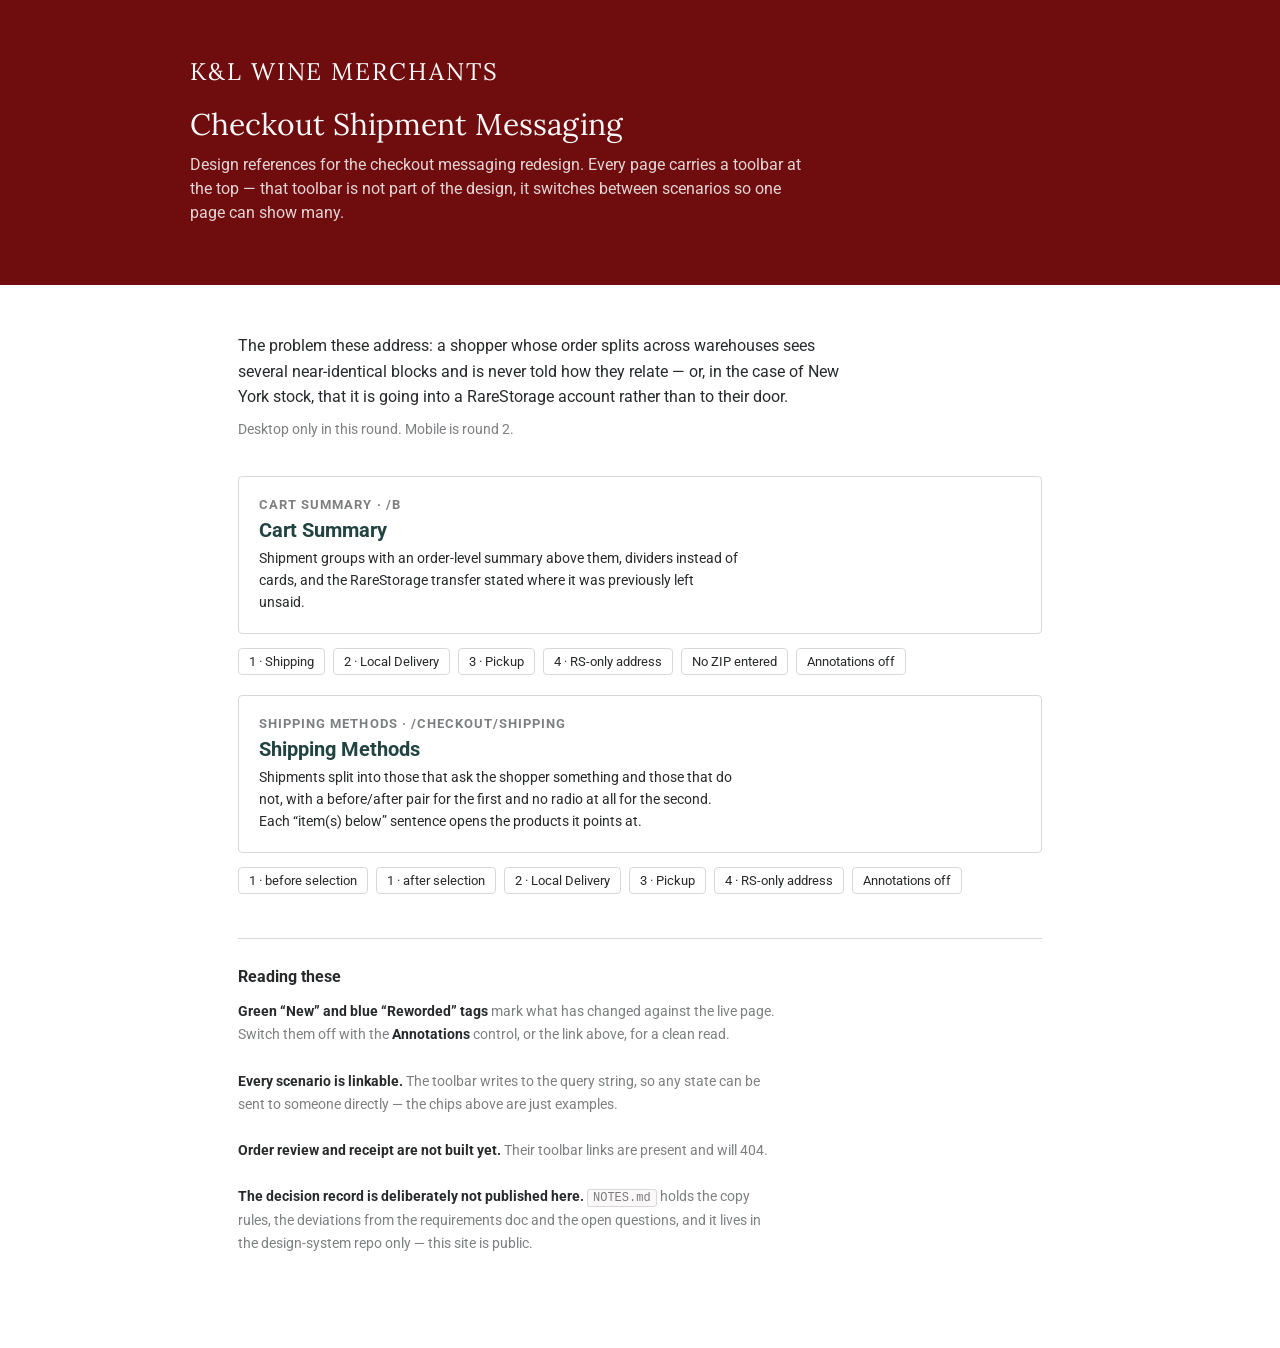
==== index.html @ fb12576a "Add checkout messaging prototypes: cart summary + shipping methods, four examples" ====
<!DOCTYPE html>
<html lang="en">
<head>
<meta charset="UTF-8">
<meta name="viewport" content="width=device-width, initial-scale=1.0">
<title>K&L — Checkout Shipment Messaging</title>

<!--
  LANDING PAGE for the checkout shipment messaging prototypes.

  This file lives ONLY in the deploy repo — sync.sh never overwrites it. When a
  new prototype is added, add a card for it here by hand; sync.sh copies the
  file but cannot link it, and will warn about any prototype it cannot find a
  link for.
-->

<link rel="stylesheet" href="KL-Design_System/tokens.css">
<link href="https://fonts.googleapis.com/css2?family=Lora:wght@400;500&family=Roboto:wght@400;500;600;700&display=swap" rel="stylesheet">
<style>
  *, *::before, *::after { box-sizing: border-box; }
  body {
    margin: 0; background: var(--color-bg-page);
    font-family: var(--font-family-roboto);
    color: var(--color-text-primary);
    -webkit-font-smoothing: antialiased;
  }
  .hero { background: var(--color-bg-header); color: var(--color-text-on-dark); padding: 40px 24px 44px; }
  .wrap { max-width: 900px; margin: 0 auto; }
  .hero__logo {
    font-family: var(--font-family-lora); font-size: 24px; letter-spacing: .08em;
    text-transform: uppercase; margin: 0 0 18px;
  }
  .hero__title { font-family: var(--font-family-lora); font-size: 30px; font-weight: 400; margin: 0 0 10px; }
  .hero__sub { font-size: var(--font-size-body1); opacity: .85; margin: 0; max-width: 620px; line-height: 1.5; }

  main { padding: 40px 24px 64px; }
  .lede {
    font-size: var(--font-size-body1); line-height: 1.6; max-width: 620px;
    margin: 0 0 8px;
  }
  .lede--note { font-size: var(--font-size-body2); color: var(--color-text-secondary); margin: 0 0 36px; }

  .cards { list-style: none; margin: 0 0 44px; padding: 0; display: grid; gap: 20px; }
  .card {
    display: block; text-decoration: none; color: inherit;
    border: 1px solid var(--color-grey-border);
    border-radius: var(--card-border-radius);
    padding: 20px;
  }
  .card:hover { background: var(--color-bg-subtle); }
  .card__eyebrow {
    font-size: var(--font-size-caption); font-weight: var(--font-weight-bold);
    text-transform: uppercase; letter-spacing: .08em;
    color: var(--color-text-secondary); display: block; margin-bottom: 6px;
  }
  .card__title {
    font-size: var(--font-size-h4); font-weight: var(--font-weight-bold);
    color: var(--color-text-linked); margin: 0 0 6px;
  }
  .card__desc { font-size: var(--font-size-body2); line-height: 1.55; margin: 0; max-width: 60ch; }

  .examples { margin-top: 14px; display: flex; flex-wrap: wrap; gap: 8px; }
  .chip {
    font-size: var(--font-size-caption); text-decoration: none;
    color: var(--color-text-primary);
    border: 1px solid var(--color-grey-border);
    border-radius: var(--card-border-radius);
    padding: 5px 10px; background: var(--color-brand-white);
  }
  .chip:hover { background: var(--color-bg-subtle); }

  h2 {
    font-size: var(--font-size-h5); font-weight: var(--font-weight-bold);
    margin: 0 0 12px; padding-top: 28px;
    border-top: 1px solid var(--color-grey-border);
  }
  .fine { font-size: var(--font-size-body2); line-height: 1.65; color: var(--color-text-secondary); max-width: 68ch; }
  .fine strong { color: var(--color-text-primary); }
  .fine code {
    font-family: ui-monospace, SFMono-Regular, Menlo, monospace; font-size: 12px;
    background: var(--color-bg-subtle); border: 1px solid var(--color-grey-border);
    border-radius: 3px; padding: 1px 5px;
  }
  @media (min-width: 700px) { .hero { padding: 56px 48px 60px; } main { padding: 48px 48px 80px; } }
</style>
</head>
<body>

<header class="hero">
  <div class="wrap">
    <p class="hero__logo">K&amp;L Wine Merchants</p>
    <h1 class="hero__title">Checkout Shipment Messaging</h1>
    <p class="hero__sub">
      Design references for the checkout messaging redesign. Every page carries a toolbar at the
      top &mdash; that toolbar is not part of the design, it switches between scenarios so one
      page can show many.
    </p>
  </div>
</header>

<main class="wrap">
  <p class="lede">
    The problem these address: a shopper whose order splits across warehouses sees several
    near-identical blocks and is never told how they relate &mdash; or, in the case of New York
    stock, that it is going into a RareStorage account rather than to their door.
  </p>
  <p class="lede lede--note">Desktop only in this round. Mobile is round&nbsp;2.</p>

  <ul class="cards">
    <li>
      <a class="card" href="Mockups/CheckoutMessage/cart-summary.html">
        <span class="card__eyebrow">Cart Summary &middot; /b</span>
        <h3 class="card__title">Cart Summary</h3>
        <p class="card__desc">
          Shipment groups with an order-level summary above them, dividers instead of cards, and
          the RareStorage transfer stated where it was previously left unsaid.
        </p>
      </a>
      <div class="examples">
        <a class="chip" href="Mockups/CheckoutMessage/cart-summary.html?fulfilment=shipping">1 &middot; Shipping</a>
        <a class="chip" href="Mockups/CheckoutMessage/cart-summary.html?fulfilment=delivery">2 &middot; Local Delivery</a>
        <a class="chip" href="Mockups/CheckoutMessage/cart-summary.html?fulfilment=pickup">3 &middot; Pickup</a>
        <a class="chip" href="Mockups/CheckoutMessage/cart-summary.html?fulfilment=rsonly">4 &middot; RS-only address</a>
        <a class="chip" href="Mockups/CheckoutMessage/cart-summary.html?zip=no">No ZIP entered</a>
        <a class="chip" href="Mockups/CheckoutMessage/cart-summary.html?flags=off">Annotations off</a>
      </div>
    </li>

    <li>
      <a class="card" href="Mockups/CheckoutMessage/shipping-methods.html">
        <span class="card__eyebrow">Shipping Methods &middot; /checkout/shipping</span>
        <h3 class="card__title">Shipping Methods</h3>
        <p class="card__desc">
          Shipments split into those that ask the shopper something and those that do not, with a
          before/after pair for the first and no radio at all for the second. Each
          &ldquo;item(s)&nbsp;below&rdquo; sentence opens the products it points at.
        </p>
      </a>
      <div class="examples">
        <a class="chip" href="Mockups/CheckoutMessage/shipping-methods.html?fulfilment=shipping&amp;progress=before">1 &middot; before selection</a>
        <a class="chip" href="Mockups/CheckoutMessage/shipping-methods.html?fulfilment=shipping&amp;progress=after">1 &middot; after selection</a>
        <a class="chip" href="Mockups/CheckoutMessage/shipping-methods.html?fulfilment=delivery&amp;progress=before">2 &middot; Local Delivery</a>
        <a class="chip" href="Mockups/CheckoutMessage/shipping-methods.html?fulfilment=pickup">3 &middot; Pickup</a>
        <a class="chip" href="Mockups/CheckoutMessage/shipping-methods.html?fulfilment=rsonly">4 &middot; RS-only address</a>
        <a class="chip" href="Mockups/CheckoutMessage/shipping-methods.html?flags=off">Annotations off</a>
      </div>
    </li>
  </ul>

  <h2>Reading these</h2>
  <p class="fine">
    <strong>Green &ldquo;New&rdquo; and blue &ldquo;Reworded&rdquo; tags</strong> mark what has
    changed against the live page. Switch them off with the <strong>Annotations</strong> control,
    or the link above, for a clean read.
    <br><br>
    <strong>Every scenario is linkable.</strong> The toolbar writes to the query string, so any
    state can be sent to someone directly &mdash; the chips above are just examples.
    <br><br>
    <strong>Order review and receipt are not built yet.</strong> Their toolbar links are present
    and will 404.
    <br><br>
    <strong>The decision record is deliberately not published here.</strong>
    <code>NOTES.md</code> holds the copy rules, the deviations from the requirements doc and the
    open questions, and it lives in the design-system repo only &mdash; this site is public.
  </p>
</main>

</body>
</html>
---- KL-Design_System/tokens.css ----
/**
 * K&L Wine Merchants — Design Tokens (CSS)
 *
 * Design-token CSS for the HTML prototypes — mirrors the KLWines.ReactWeb
 * MUI theme (theme.ts), which is the runtime source of truth.
 *
 * Naming convention mirrors the design-system token paths:
 *   colors.brand.burgundy  →  --color-brand-burgundy
 *   typography.variants.h1  →  --font-size-h1 / --line-height-h1
 *   spacing.lg  →  --spacing-lg
 */

:root {

  /* ─── COLORS — Brand primitives ───────────── */
  --color-brand-burgundy:       #6E0C0E;
  --color-brand-charcoal:       #27292B;
  --color-brand-off-white:      #FAF8F8;
  --color-brand-white:          #FFFFFF;

  /* ─── COLORS — Text ─────────────────────────── */
  --color-text-primary:         #27292B;
  --color-text-secondary:       rgba(39, 41, 43, 0.6);
  --color-text-disabled:        rgba(39, 41, 43, 0.26);
  --color-text-on-dark:         #FAF8F8;  /* text on dark/burgundy backgrounds */
  --color-text-linked:          #214342;  /* navigational content titles — no underline */

  /* ─── SHADOWS ────────────────────────────────
     Use only for floating/contextual elements.
     In-page content uses border, not shadow.   */
  --shadow-1:      0px 4px 8px 0px rgba(0, 0, 0, 0.1);  /* modals, dialogs, dropdowns */
  --shadow-button: rgba(0,0,0,0.2) 0px 3px 1px -2px,    /* MUI elevation 2 — filled buttons */
                   rgba(0,0,0,0.14) 0px 2px 2px 0px,
                   rgba(0,0,0,0.12) 0px 1px 5px 0px;

  /* ─── COLORS — Backgrounds ──────────────────── */
  --color-bg-page:              #FFFFFF;  /* all page backgrounds */
  --color-bg-subtle:            #FAF8F8;  /* cards, input fields, surface variation */
  --color-bg-header:            #6E0C0E;  /* site header / hero banners */
  --color-bg-nav:               #330100;  /* nav bar background (from live site) */

  /* ─── COLORS — Greys ────────────────────────── */
  --color-grey-border:          #D8D8D8;
  --color-grey-neutral:         #E0E0E0;
  --color-grey-medium:          #BDBDBD;
  --color-grey-muted:           #757575;

  /* ─── COLORS — Status ───────────────────────── */
  --color-status-error:         #D32F2F;  /* errors + auction urgency countdown */
  --color-status-success:       #2E7D32;
  --color-status-warning:       #ED6C02;
  --color-status-info:          #0288D1;

  /* ─── COLORS — Dark teal ────────────────────── */
  /* Two uses: product status badge backgrounds + PLP product title text (h3, via --color-text-linked) */
  --color-badge-green:          #214342;  /* dark teal */
  --color-badge-green-light:    #5B7F54;

  /* ─── TYPOGRAPHY — Font families ───────────── */
  --font-family-lora:           'Lora', Georgia, serif;
  --font-family-roboto:         'Roboto', Arial, Helvetica, sans-serif;

  /* ─── TYPOGRAPHY — Font sizes (variant = theme.typography) ── */
  --font-size-h1:               30px;  /* Lora 400 — hero / campaign headlines (xs 24px) */
  --font-size-h2:               22px;  /* Roboto 600 — product title PDP/Auction (xs 20px) */
  --font-size-h3:               22px;  /* Roboto 700 — product title PLP cards */
  --font-size-h4:               20px;  /* Roboto 700 — major section headers (xs 18px) */
  --font-size-h5:               16px;  /* Roboto 700 — subsection headers + CTAs */
  --font-size-h6:               12px;  /* Roboto 400 — smallest heading scale */
  --font-size-price1:           28px;  /* Roboto 400 — current bid + PDP price (xs 24px) */
  --font-size-price2:           24px;  /* Roboto 400 — PLP card price */
  --font-size-quote:            18px;  /* Lora 500 italic — review pull-quotes */
  --font-size-nav-main:         22px;  /* Lora 400 uppercase — main navigation */
  --font-size-body1:            16px;  /* Roboto 400 — ★ body1 (standard body text) */
  --font-size-body2:            14px;  /* Roboto 400 — body2 (bid panel info, utility nav) */
  --font-size-subtitle1:        14px;  /* Roboto 400 — subtitle1 (secondary labels, tighter leading) */
  --font-size-subtitle2:        13px;  /* Roboto 400 — subtitle2 (compact secondary labels) */
  --font-size-caption:          13px;  /* Roboto 400 — captions, footnotes, legal */

  --font-size-score-chip:       14px;  /* Roboto 700 — score chip numbers, reviewer / publication names */

  /* ─── TYPOGRAPHY — Font weights ────────────── */
  --font-weight-regular:        400;
  --font-weight-medium:         500;
  --font-weight-semibold:       600;  /* h2 — product titles (PDP / Auction) */
  --font-weight-bold:           700;
  /* Note: weight 800 is not used in this system */

  /* ─── TYPOGRAPHY — Line heights ────────────── */
  --line-height-h1:             1.3;   /* hero heading — descenders not clipped */
  --line-height-h2:             1.2;   /* product title PDP/Auction */
  --line-height-h3:             1.2;   /* product title PLP cards */
  --line-height-h4:             1.3;   /* section headers */
  --line-height-h5:             1.35;  /* subsection headers + CTAs */
  --line-height-h6:             14px;  /* smallest heading scale */
  --line-height-price1:         1.15;  /* current bid / main PDP price */
  --line-height-price2:         1;     /* PLP card price — tight anchor */
  --line-height-quote:          1.5;   /* review pull-quotes */
  --line-height-nav-main:       1;     /* main navigation — single line, tight */
  --line-height-body1:          1.6;   /* body1 — do not reduce below this */
  --line-height-body2:          1.5;   /* body2 supporting info */
  --line-height-subtitle1:      1.14;  /* subtitle1 — tighter than body2 */
  --line-height-subtitle2:      1.15;  /* subtitle2 — tighter than caption */
  --line-height-caption:        1.4;   /* captions */

  --line-height-score-chip:     1;     /* score chip — single line */

  /* ─── TYPOGRAPHY — Letter spacing ──────────── */
  --letter-spacing-nav-main:    1px;      /* main nav (Lora uppercase) */
  --letter-spacing-hairline:    0.3em;   /* section labels (hairline) */

  /* ─── SPACING ───────────────────────────────── */
  --spacing-xs:                 4px;   /* icon-to-text gap, tight inline */
  --spacing-sm:                 8px;   /* between small elements */
  --spacing-md:                 16px;  /* standard gap between elements */
  --spacing-lg:                 24px;  /* section gaps, larger element spacing (card padding uses --card-padding) */
  --spacing-xl:                 32px;  /* page section padding (modals use 40px, set per component) */
  --spacing-2xl:                48px;  /* major section breaks */
  --max-content-width:          1440px;
  --max-outer-width:            1536px;
  --page-padding:               48px;

  /* ─── COMPONENT — Buttons ──────────────────── */
  --button-border-radius:       4px;
  --button-padding-y:           10px;
  --button-padding-x:           24px;
  --button-font-size:           var(--font-size-h5);          /* 16px */
  --button-font-weight:         var(--font-weight-bold);      /* 700 */

  /* ─── COMPONENT — Cards ─────────────────────── */
  --card-border-radius:         4px;
  --card-border:                1px solid rgba(0, 0, 0, 0.12);  /* MUI <Card variant="outlined"> default */
  --card-padding:               20px;  /* 20px — PLP product card (MUI spacing 2.5) */
  --card-gap:                   var(--spacing-md);  /* 16px */

  /* ─── COMPONENT — Inputs ────────────────────── */
  --input-border-radius:        4px;
  --input-border:               1px solid var(--color-grey-border);
  --input-border-focus:         1px solid var(--color-brand-charcoal);
  --input-height:               40px;

  /* ─── DEBUG HELPER ──────────────────────────
     Outlines every element to inspect layout.
     Toggle in browser console:
     document.body.classList.toggle('debug')
  */
  --debug-outline: 1px solid rgba(255, 0, 0, 0.15);
}

.debug * { outline: var(--debug-outline); }

/* ─── MOBILE + TABLET — below the md (desktop) breakpoint ───────────
   The responsive variants ship as { xs, md } in the MUI theme, so the xs
   (mobile) size stays active up to the md breakpoint (960px) — tablet
   (sm, 600–959px) inherits the mobile size. Mirrors MUI's
   theme.breakpoints.down("md"); overrides only the sizes that differ
   from desktop. Everything from 16px down is unchanged.
   Usage: just use var(--font-size-*) in your CSS — no media queries
   needed in the HTML files, this file handles the responsive switch.
*/
@media (max-width: 959.95px) {
  :root {
    --font-size-h1:                24px;  /* ↓ from 30px */
    --font-size-price1:            24px;  /* ↓ from 28px */
    --font-size-h2:                20px;  /* ↓ from 22px */
    --font-size-h4:                18px;  /* ↓ from 20px */
    /* All other sizes unchanged — 16px and below stays the same */
  }
}
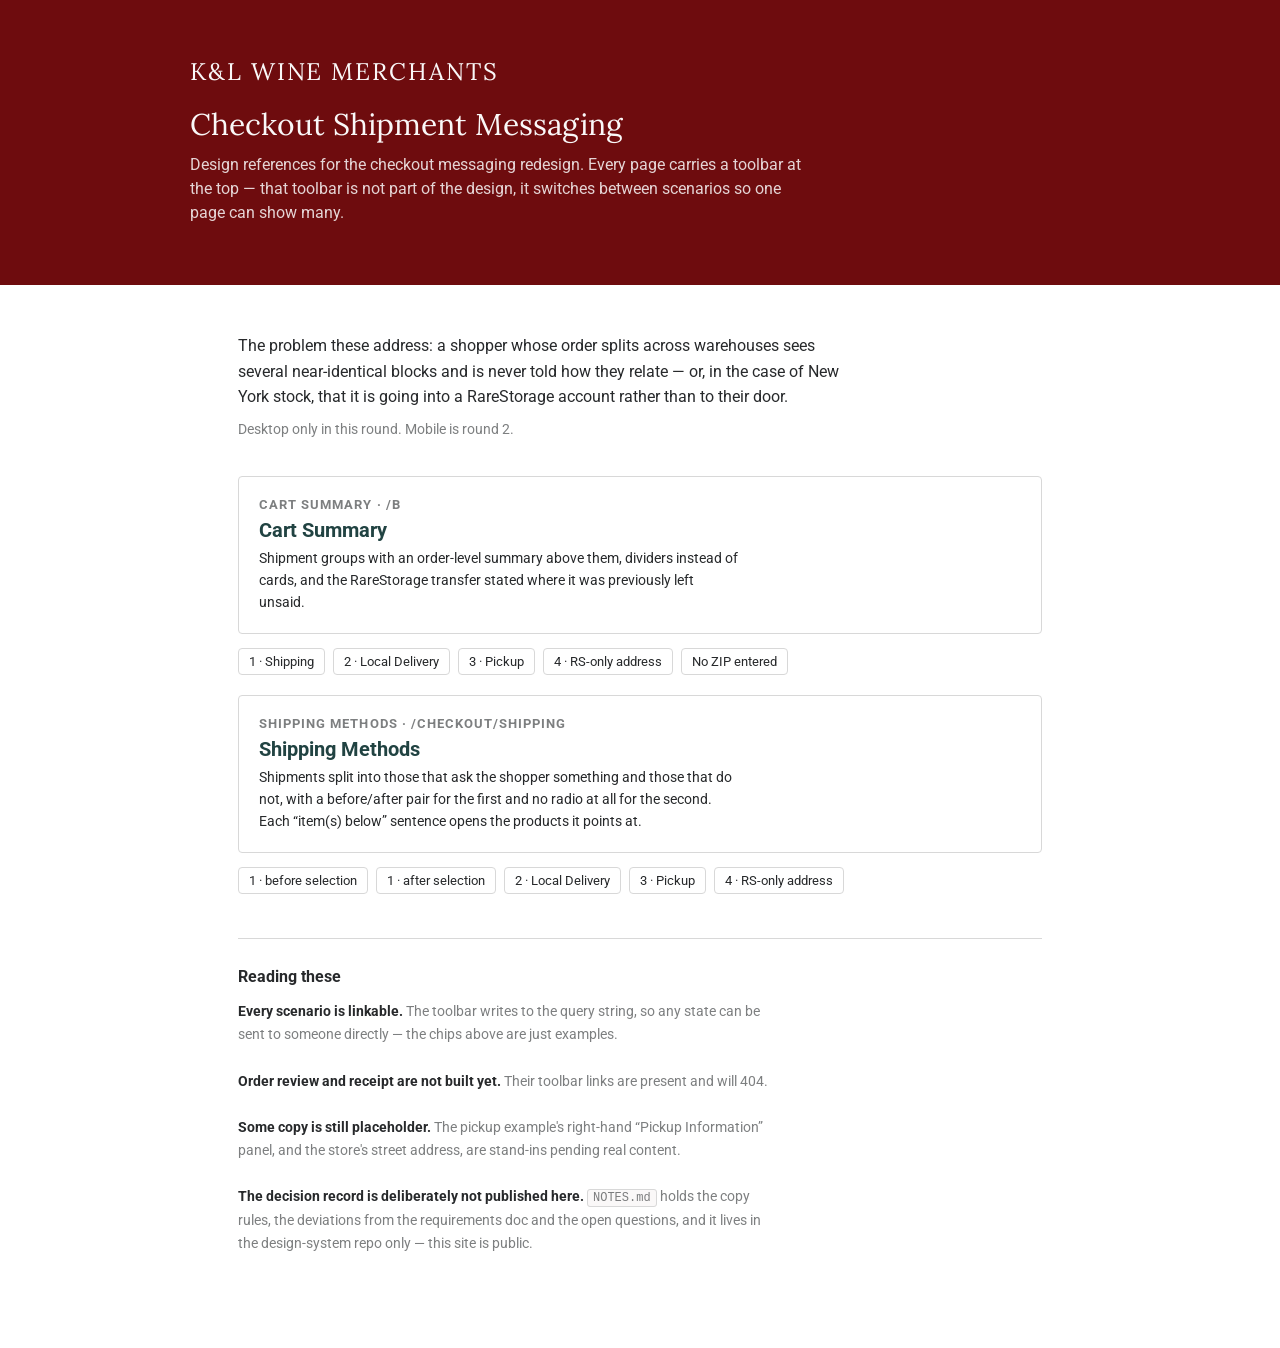
==== commit 6437c2ef: "Remove the Annotations control; annotations no longer render" ====
--- a/index.html
+++ b/index.html
@@ -122,7 +122,6 @@
         <a class="chip" href="Mockups/CheckoutMessage/cart-summary.html?fulfilment=pickup">3 &middot; Pickup</a>
         <a class="chip" href="Mockups/CheckoutMessage/cart-summary.html?fulfilment=rsonly">4 &middot; RS-only address</a>
         <a class="chip" href="Mockups/CheckoutMessage/cart-summary.html?zip=no">No ZIP entered</a>
-        <a class="chip" href="Mockups/CheckoutMessage/cart-summary.html?flags=off">Annotations off</a>
       </div>
     </li>
 
@@ -142,22 +141,21 @@
         <a class="chip" href="Mockups/CheckoutMessage/shipping-methods.html?fulfilment=delivery&amp;progress=before">2 &middot; Local Delivery</a>
         <a class="chip" href="Mockups/CheckoutMessage/shipping-methods.html?fulfilment=pickup">3 &middot; Pickup</a>
         <a class="chip" href="Mockups/CheckoutMessage/shipping-methods.html?fulfilment=rsonly">4 &middot; RS-only address</a>
-        <a class="chip" href="Mockups/CheckoutMessage/shipping-methods.html?flags=off">Annotations off</a>
       </div>
     </li>
   </ul>
 
   <h2>Reading these</h2>
   <p class="fine">
-    <strong>Green &ldquo;New&rdquo; and blue &ldquo;Reworded&rdquo; tags</strong> mark what has
-    changed against the live page. Switch them off with the <strong>Annotations</strong> control,
-    or the link above, for a clean read.
-    <br><br>
     <strong>Every scenario is linkable.</strong> The toolbar writes to the query string, so any
     state can be sent to someone directly &mdash; the chips above are just examples.
     <br><br>
     <strong>Order review and receipt are not built yet.</strong> Their toolbar links are present
     and will 404.
+    <br><br>
+    <strong>Some copy is still placeholder.</strong> The pickup example's right-hand
+    &ldquo;Pickup Information&rdquo; panel, and the store's street address, are stand-ins pending
+    real content.
     <br><br>
     <strong>The decision record is deliberately not published here.</strong>
     <code>NOTES.md</code> holds the copy rules, the deviations from the requirements doc and the
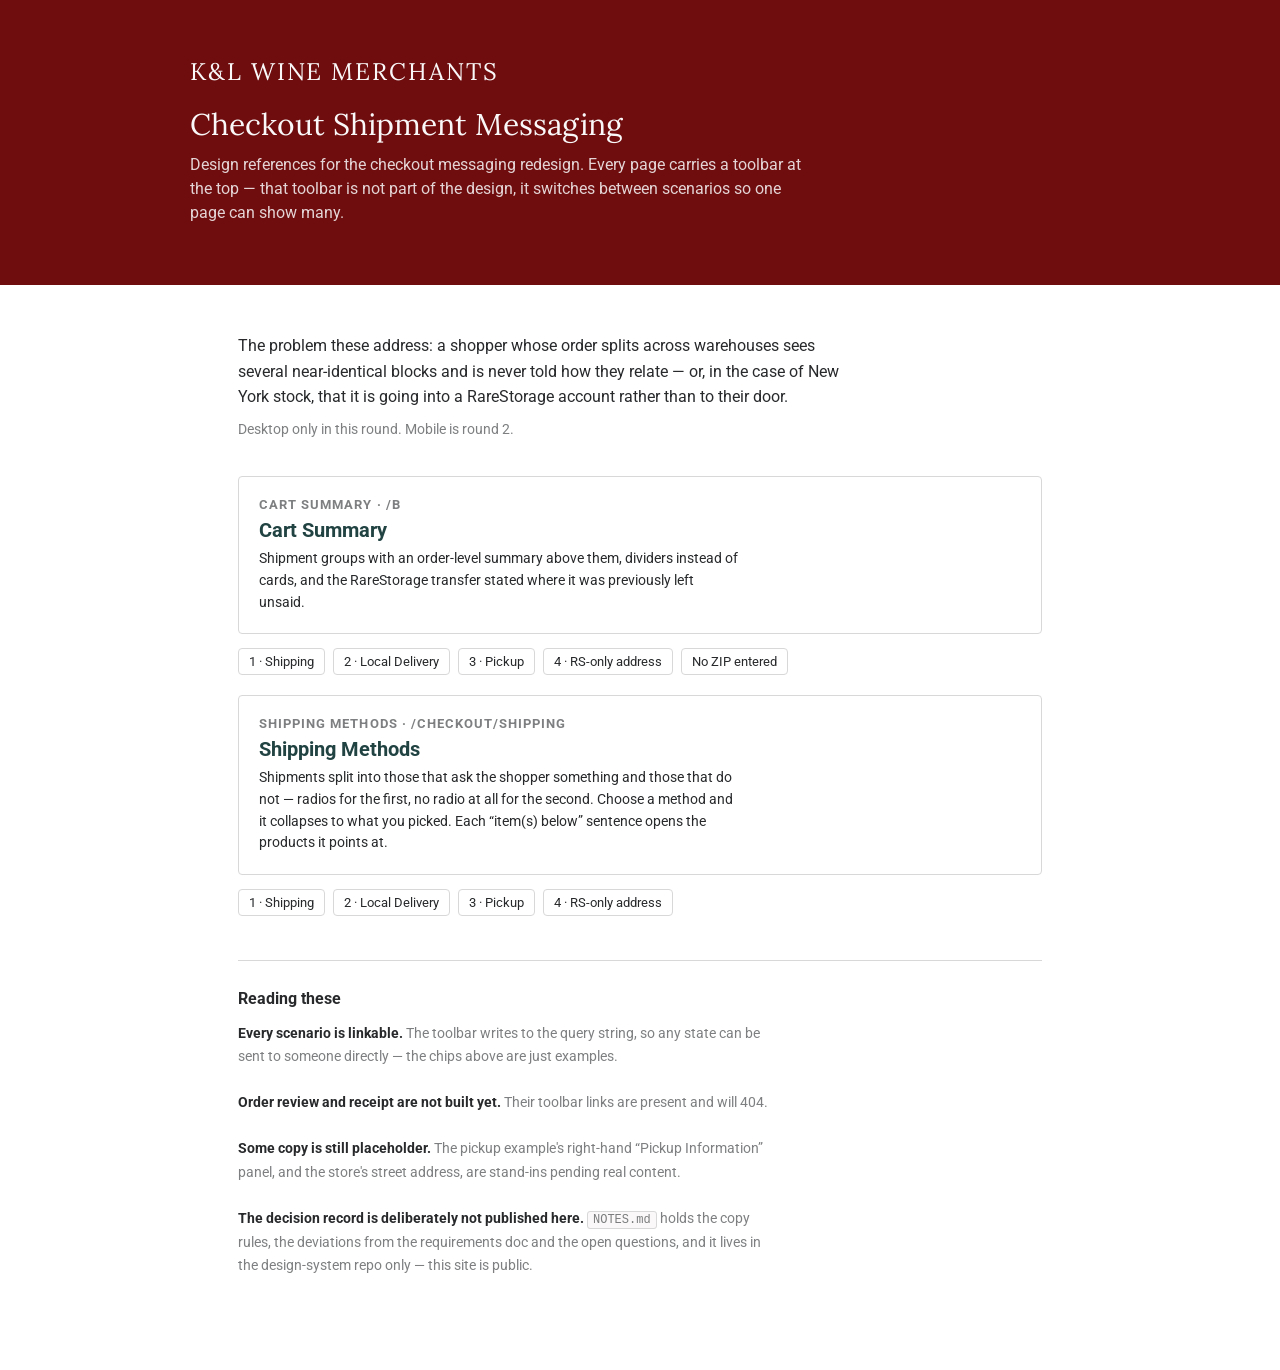
==== commit 97c33522: "Shipping page opens un-selected; remove the Shipment 1 control" ====
--- a/index.html
+++ b/index.html
@@ -130,15 +130,15 @@
         <span class="card__eyebrow">Shipping Methods &middot; /checkout/shipping</span>
         <h3 class="card__title">Shipping Methods</h3>
         <p class="card__desc">
-          Shipments split into those that ask the shopper something and those that do not, with a
-          before/after pair for the first and no radio at all for the second. Each
-          &ldquo;item(s)&nbsp;below&rdquo; sentence opens the products it points at.
+          Shipments split into those that ask the shopper something and those that do not &mdash;
+          radios for the first, no radio at all for the second. Choose a method and it collapses
+          to what you picked. Each &ldquo;item(s)&nbsp;below&rdquo; sentence opens the products it
+          points at.
         </p>
       </a>
       <div class="examples">
-        <a class="chip" href="Mockups/CheckoutMessage/shipping-methods.html?fulfilment=shipping&amp;progress=before">1 &middot; before selection</a>
-        <a class="chip" href="Mockups/CheckoutMessage/shipping-methods.html?fulfilment=shipping&amp;progress=after">1 &middot; after selection</a>
-        <a class="chip" href="Mockups/CheckoutMessage/shipping-methods.html?fulfilment=delivery&amp;progress=before">2 &middot; Local Delivery</a>
+        <a class="chip" href="Mockups/CheckoutMessage/shipping-methods.html?fulfilment=shipping">1 &middot; Shipping</a>
+        <a class="chip" href="Mockups/CheckoutMessage/shipping-methods.html?fulfilment=delivery">2 &middot; Local Delivery</a>
         <a class="chip" href="Mockups/CheckoutMessage/shipping-methods.html?fulfilment=pickup">3 &middot; Pickup</a>
         <a class="chip" href="Mockups/CheckoutMessage/shipping-methods.html?fulfilment=rsonly">4 &middot; RS-only address</a>
       </div>
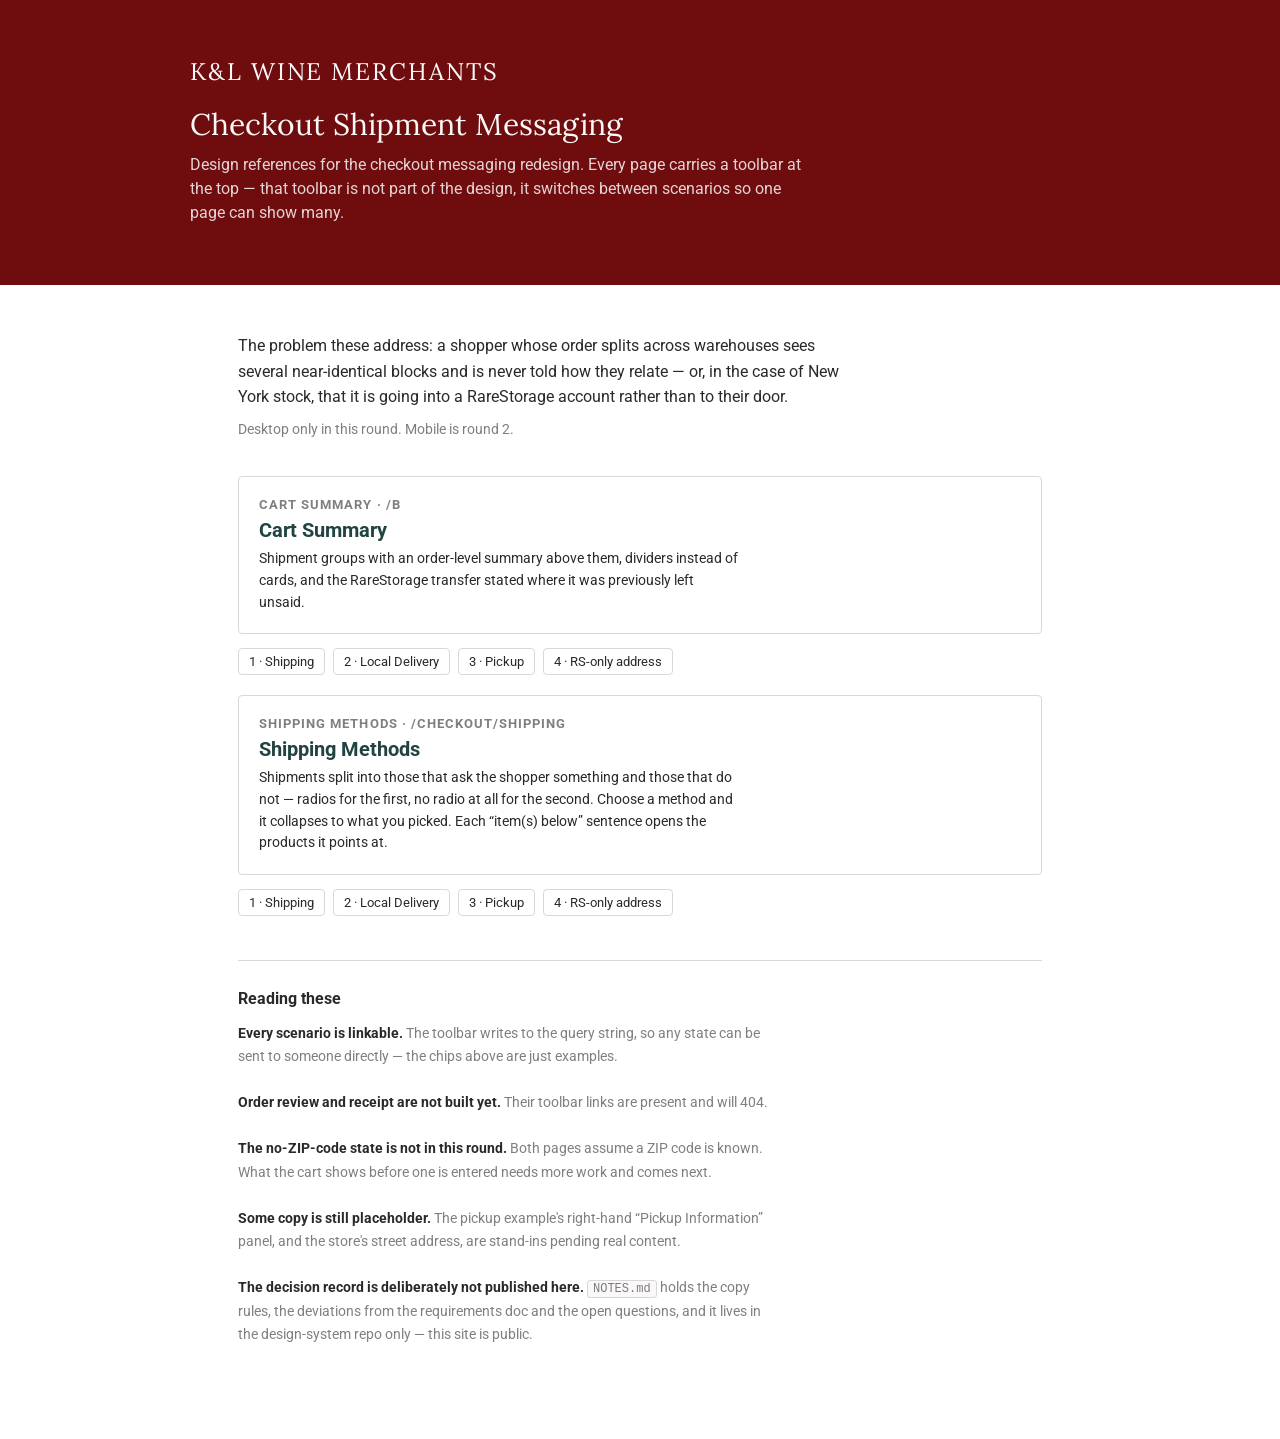
==== commit 4632a6e2: "Cart: remove the ZIP control; assume a ZIP is entered" ====
--- a/index.html
+++ b/index.html
@@ -121,7 +121,6 @@
         <a class="chip" href="Mockups/CheckoutMessage/cart-summary.html?fulfilment=delivery">2 &middot; Local Delivery</a>
         <a class="chip" href="Mockups/CheckoutMessage/cart-summary.html?fulfilment=pickup">3 &middot; Pickup</a>
         <a class="chip" href="Mockups/CheckoutMessage/cart-summary.html?fulfilment=rsonly">4 &middot; RS-only address</a>
-        <a class="chip" href="Mockups/CheckoutMessage/cart-summary.html?zip=no">No ZIP entered</a>
       </div>
     </li>
 
@@ -153,6 +152,9 @@
     <strong>Order review and receipt are not built yet.</strong> Their toolbar links are present
     and will 404.
     <br><br>
+    <strong>The no-ZIP-code state is not in this round.</strong> Both pages assume a ZIP code is
+    known. What the cart shows before one is entered needs more work and comes next.
+    <br><br>
     <strong>Some copy is still placeholder.</strong> The pickup example's right-hand
     &ldquo;Pickup Information&rdquo; panel, and the store's street address, are stand-ins pending
     real content.
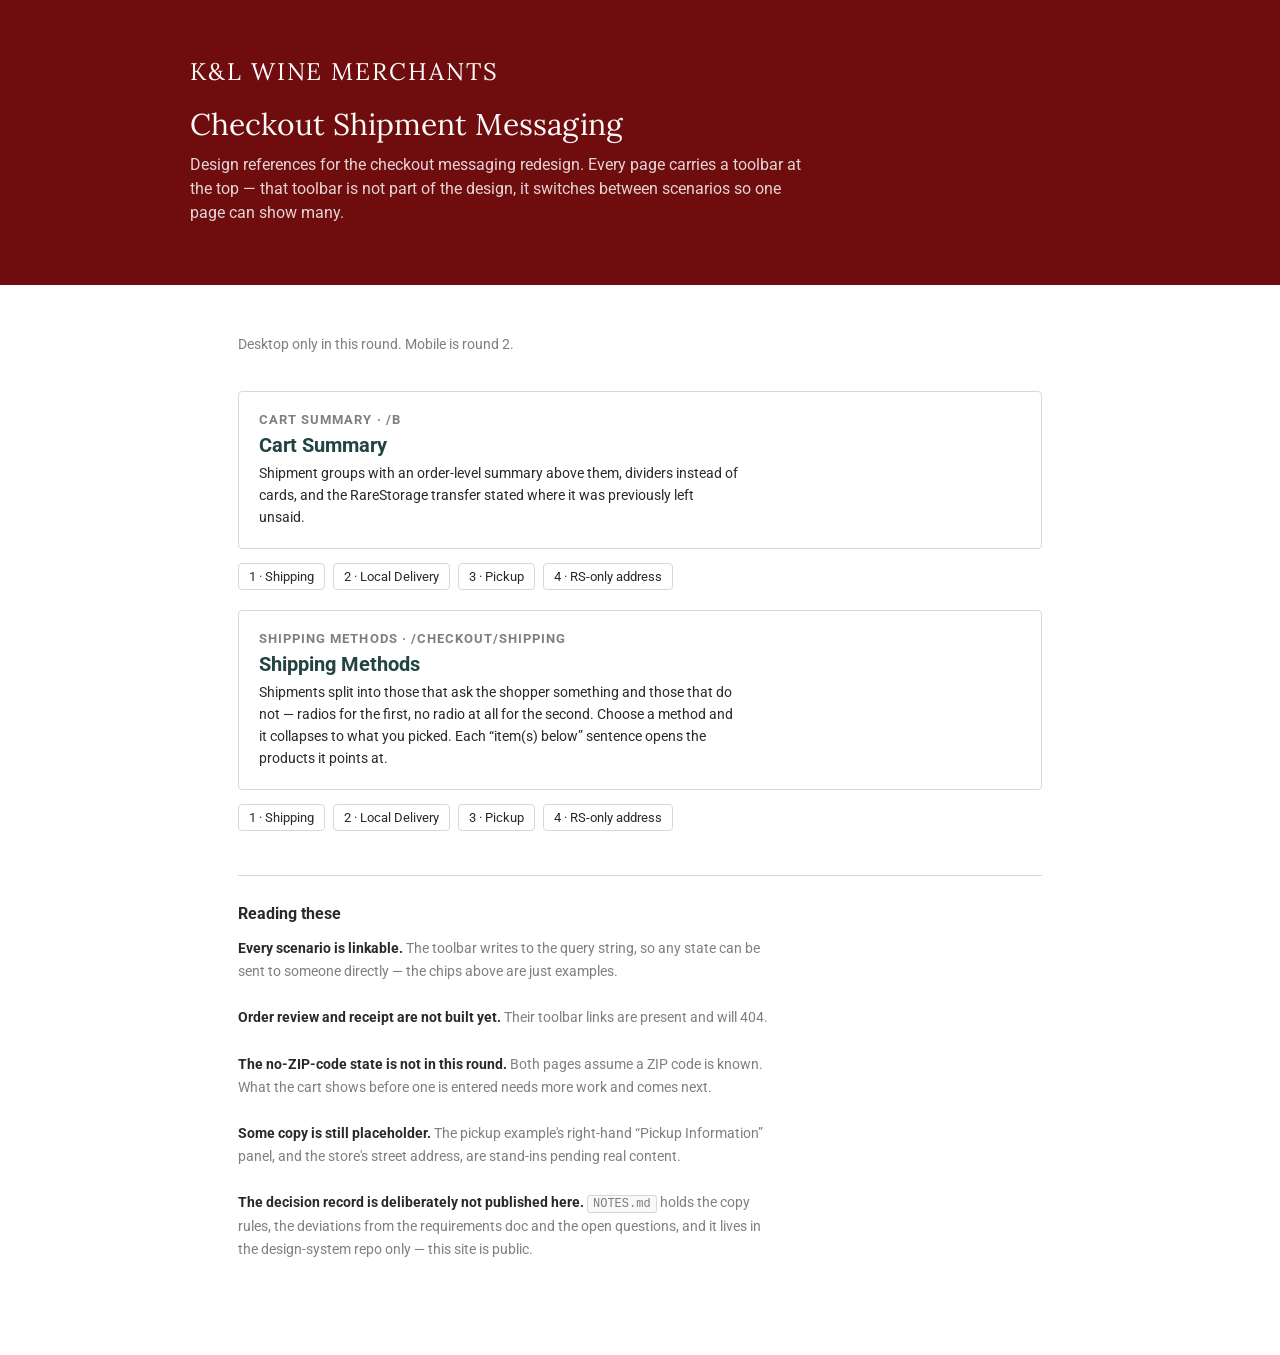
==== commit cc83dbaa: "Overview: drop the problem-statement paragraph" ====
--- a/index.html
+++ b/index.html
@@ -99,11 +99,6 @@
 </header>
 
 <main class="wrap">
-  <p class="lede">
-    The problem these address: a shopper whose order splits across warehouses sees several
-    near-identical blocks and is never told how they relate &mdash; or, in the case of New York
-    stock, that it is going into a RareStorage account rather than to their door.
-  </p>
   <p class="lede lede--note">Desktop only in this round. Mobile is round&nbsp;2.</p>
 
   <ul class="cards">
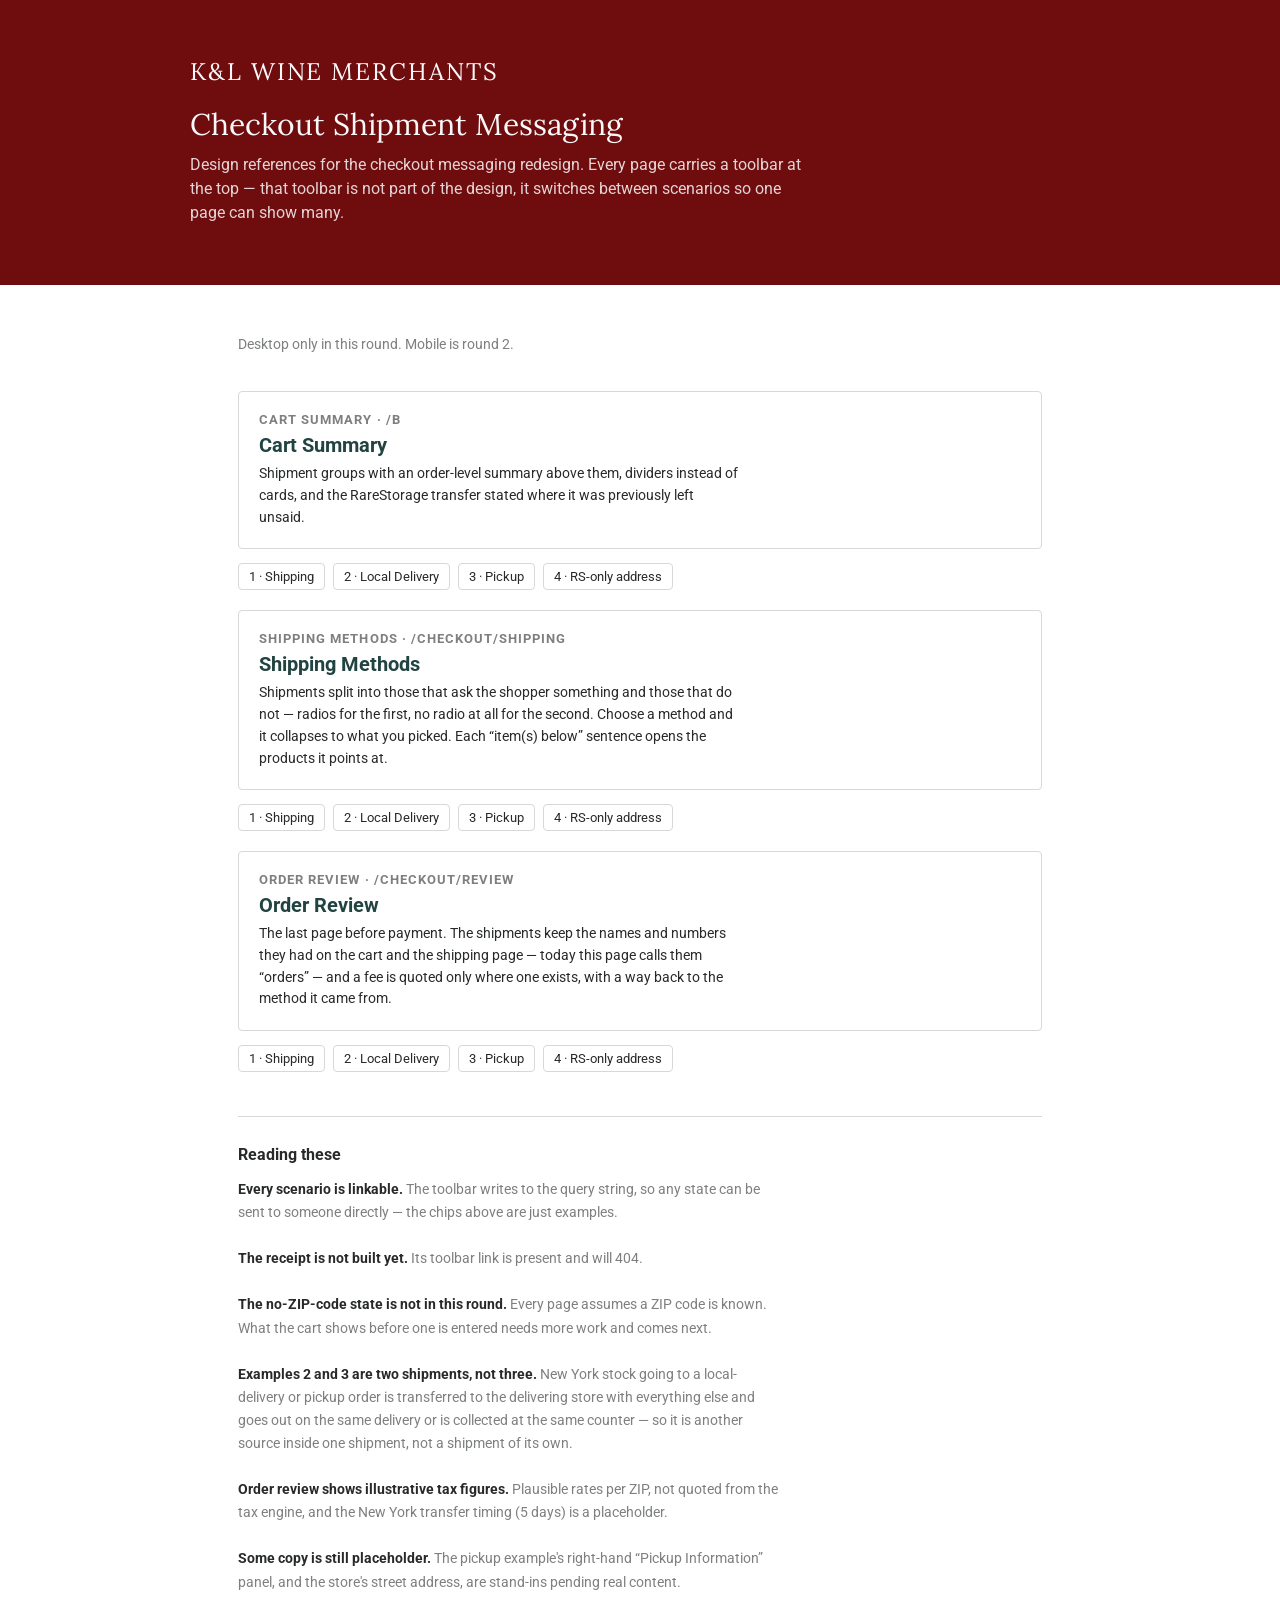
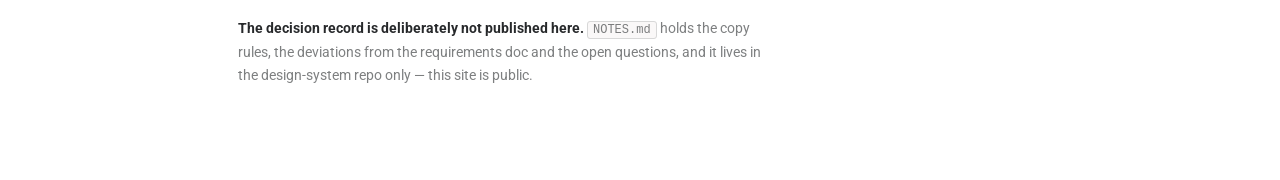
==== commit 7d3dbaa4: "Order review page; Examples 2 and 3 are two shipments (New York stock rides local delivery / pickup)" ====
--- a/index.html
+++ b/index.html
@@ -137,6 +137,25 @@
         <a class="chip" href="Mockups/CheckoutMessage/shipping-methods.html?fulfilment=rsonly">4 &middot; RS-only address</a>
       </div>
     </li>
+    <li>
+      <a class="card" href="Mockups/CheckoutMessage/order-review.html">
+        <span class="card__eyebrow">Order Review &middot; /checkout/review</span>
+        <h3 class="card__title">Order Review</h3>
+        <p class="card__desc">
+          The last page before payment. The shipments keep the names and numbers they had on
+          the cart and the shipping page &mdash; today this page calls them
+          &ldquo;orders&rdquo; &mdash; and a fee is quoted only where one exists, with a way
+          back to the method it came from.
+        </p>
+      </a>
+      <div class="examples">
+        <a class="chip" href="Mockups/CheckoutMessage/order-review.html?fulfilment=shipping">1 &middot; Shipping</a>
+        <a class="chip" href="Mockups/CheckoutMessage/order-review.html?fulfilment=delivery">2 &middot; Local Delivery</a>
+        <a class="chip" href="Mockups/CheckoutMessage/order-review.html?fulfilment=pickup">3 &middot; Pickup</a>
+        <a class="chip" href="Mockups/CheckoutMessage/order-review.html?fulfilment=rsonly">4 &middot; RS-only address</a>
+      </div>
+    </li>
+
   </ul>
 
   <h2>Reading these</h2>
@@ -144,11 +163,18 @@
     <strong>Every scenario is linkable.</strong> The toolbar writes to the query string, so any
     state can be sent to someone directly &mdash; the chips above are just examples.
     <br><br>
-    <strong>Order review and receipt are not built yet.</strong> Their toolbar links are present
-    and will 404.
+    <strong>The receipt is not built yet.</strong> Its toolbar link is present and will 404.
     <br><br>
-    <strong>The no-ZIP-code state is not in this round.</strong> Both pages assume a ZIP code is
+    <strong>The no-ZIP-code state is not in this round.</strong> Every page assumes a ZIP code is
     known. What the cart shows before one is entered needs more work and comes next.
+    <br><br>
+    <strong>Examples 2 and 3 are two shipments, not three.</strong> New York stock going to a
+    local-delivery or pickup order is transferred to the delivering store with everything else
+    and goes out on the same delivery or is collected at the same counter &mdash; so it is
+    another source inside one shipment, not a shipment of its own.
+    <br><br>
+    <strong>Order review shows illustrative tax figures.</strong> Plausible rates per ZIP, not
+    quoted from the tax engine, and the New York transfer timing (5 days) is a placeholder.
     <br><br>
     <strong>Some copy is still placeholder.</strong> The pickup example's right-hand
     &ldquo;Pickup Information&rdquo; panel, and the store's street address, are stand-ins pending
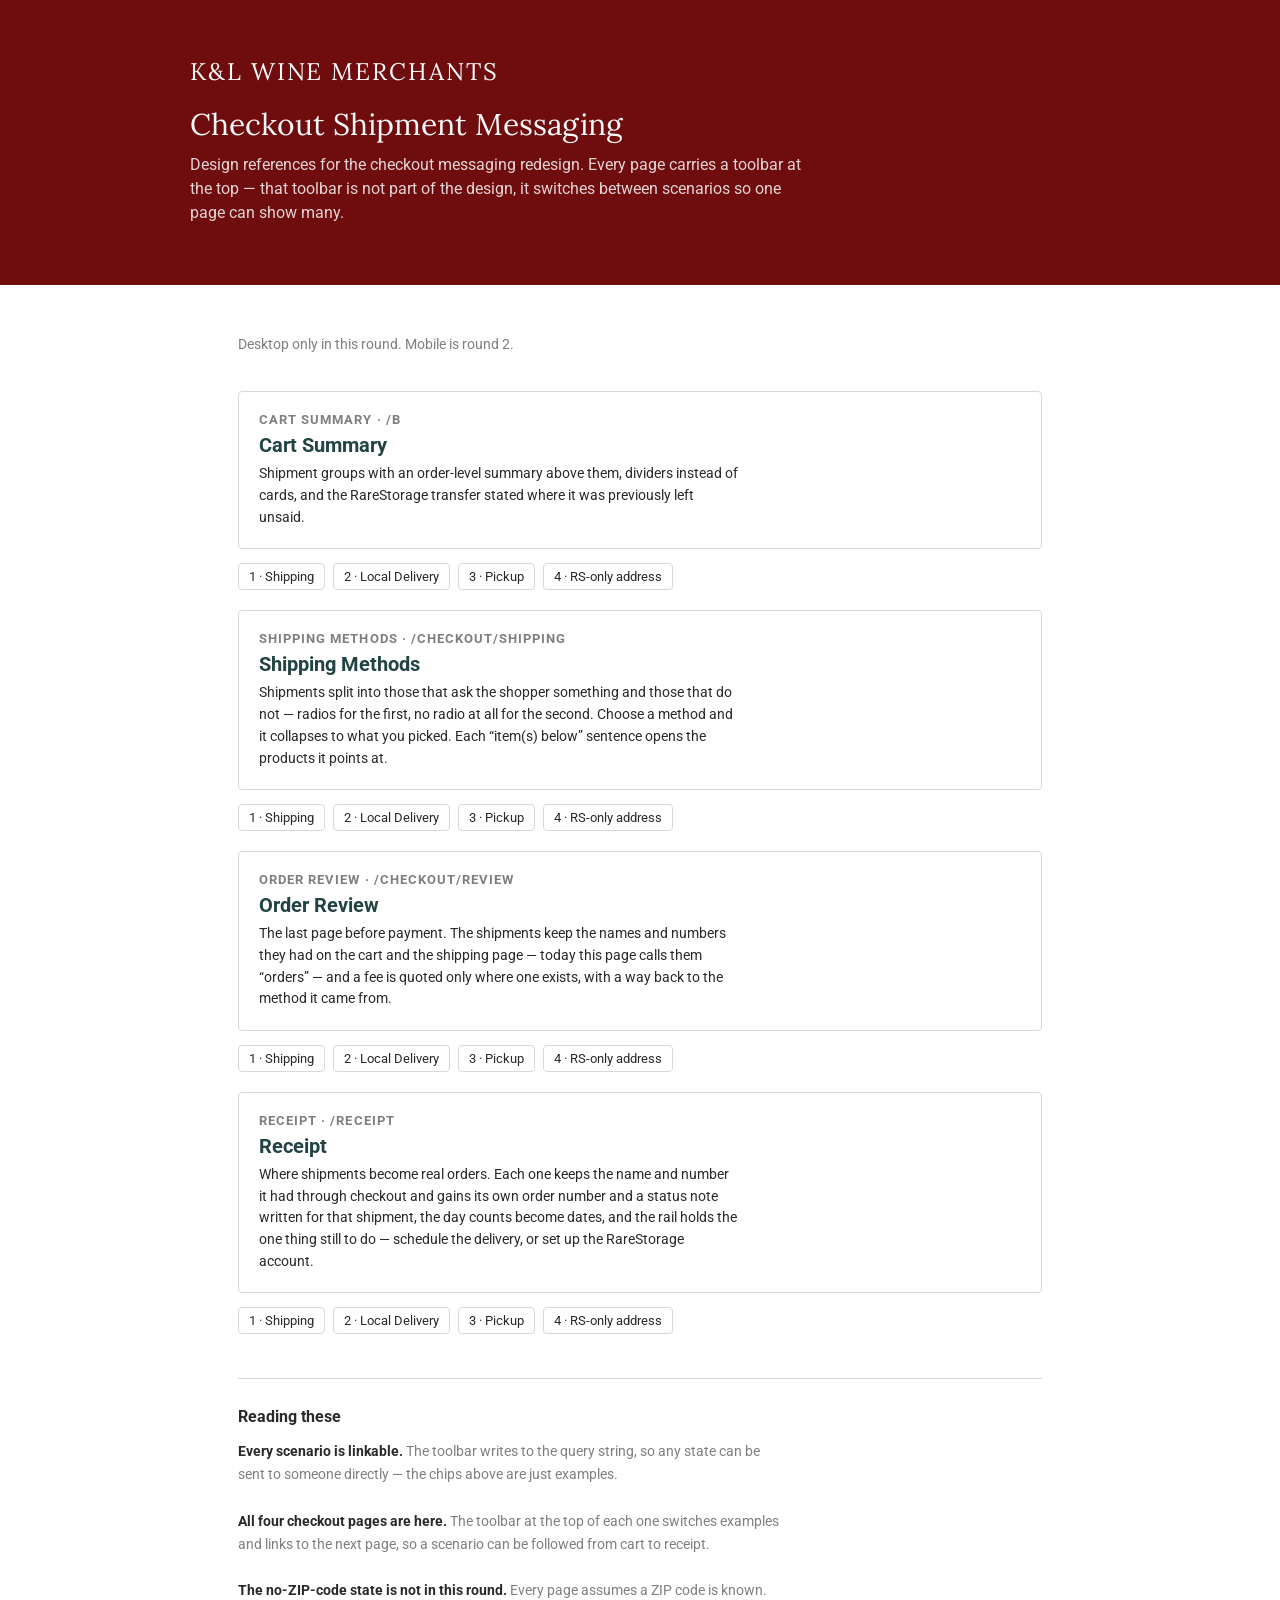
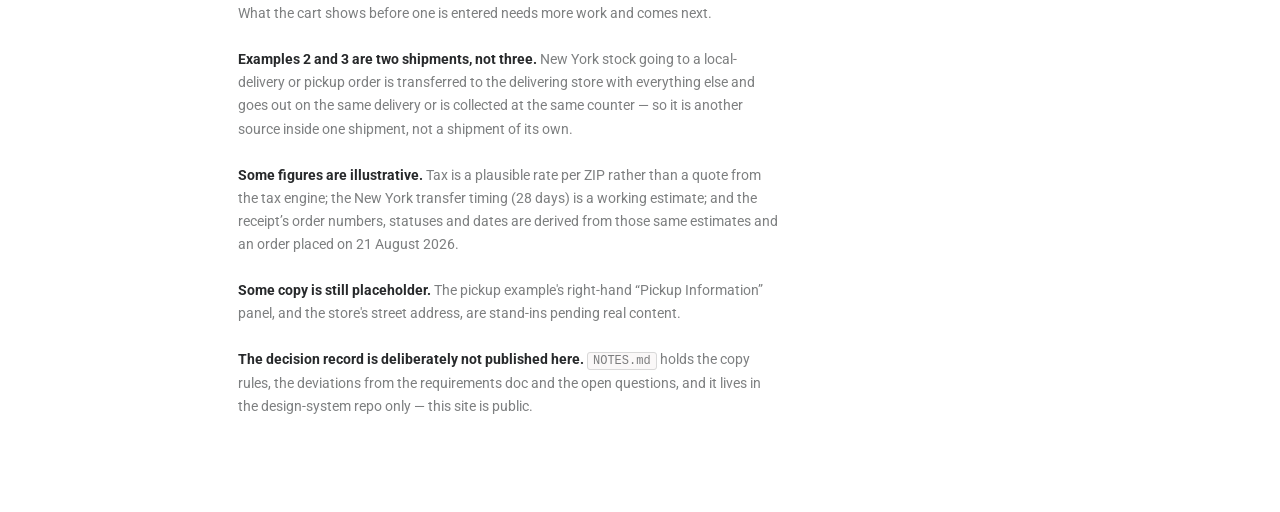
==== commit eb3a24a1: "Receipt page; 28-day NY transfer; storage stated everywhere; per-shipment quantity and local-deliver" ====
--- a/index.html
+++ b/index.html
@@ -156,6 +156,25 @@
       </div>
     </li>
 
+    <li>
+      <a class="card" href="Mockups/CheckoutMessage/receipt.html">
+        <span class="card__eyebrow">Receipt &middot; /receipt</span>
+        <h3 class="card__title">Receipt</h3>
+        <p class="card__desc">
+          Where shipments become real orders. Each one keeps the name and number it had through
+          checkout and gains its own order number and a status note written for that shipment,
+          the day counts become dates, and the rail holds the one thing still to do &mdash;
+          schedule the delivery, or set up the RareStorage account.
+        </p>
+      </a>
+      <div class="examples">
+        <a class="chip" href="Mockups/CheckoutMessage/receipt.html?fulfilment=shipping">1 &middot; Shipping</a>
+        <a class="chip" href="Mockups/CheckoutMessage/receipt.html?fulfilment=delivery">2 &middot; Local Delivery</a>
+        <a class="chip" href="Mockups/CheckoutMessage/receipt.html?fulfilment=pickup">3 &middot; Pickup</a>
+        <a class="chip" href="Mockups/CheckoutMessage/receipt.html?fulfilment=rsonly">4 &middot; RS-only address</a>
+      </div>
+    </li>
+
   </ul>
 
   <h2>Reading these</h2>
@@ -163,7 +182,9 @@
     <strong>Every scenario is linkable.</strong> The toolbar writes to the query string, so any
     state can be sent to someone directly &mdash; the chips above are just examples.
     <br><br>
-    <strong>The receipt is not built yet.</strong> Its toolbar link is present and will 404.
+    <strong>All four checkout pages are here.</strong> The toolbar at the top of each one
+    switches examples and links to the next page, so a scenario can be followed from cart to
+    receipt.
     <br><br>
     <strong>The no-ZIP-code state is not in this round.</strong> Every page assumes a ZIP code is
     known. What the cart shows before one is entered needs more work and comes next.
@@ -173,8 +194,10 @@
     and goes out on the same delivery or is collected at the same counter &mdash; so it is
     another source inside one shipment, not a shipment of its own.
     <br><br>
-    <strong>Order review shows illustrative tax figures.</strong> Plausible rates per ZIP, not
-    quoted from the tax engine, and the New York transfer timing (5 days) is a placeholder.
+    <strong>Some figures are illustrative.</strong> Tax is a plausible rate per ZIP rather than
+    a quote from the tax engine; the New York transfer timing (28 days) is a working estimate;
+    and the receipt&rsquo;s order numbers, statuses and dates are derived from those same
+    estimates and an order placed on 21 August 2026.
     <br><br>
     <strong>Some copy is still placeholder.</strong> The pickup example's right-hand
     &ldquo;Pickup Information&rdquo; panel, and the store's street address, are stand-ins pending
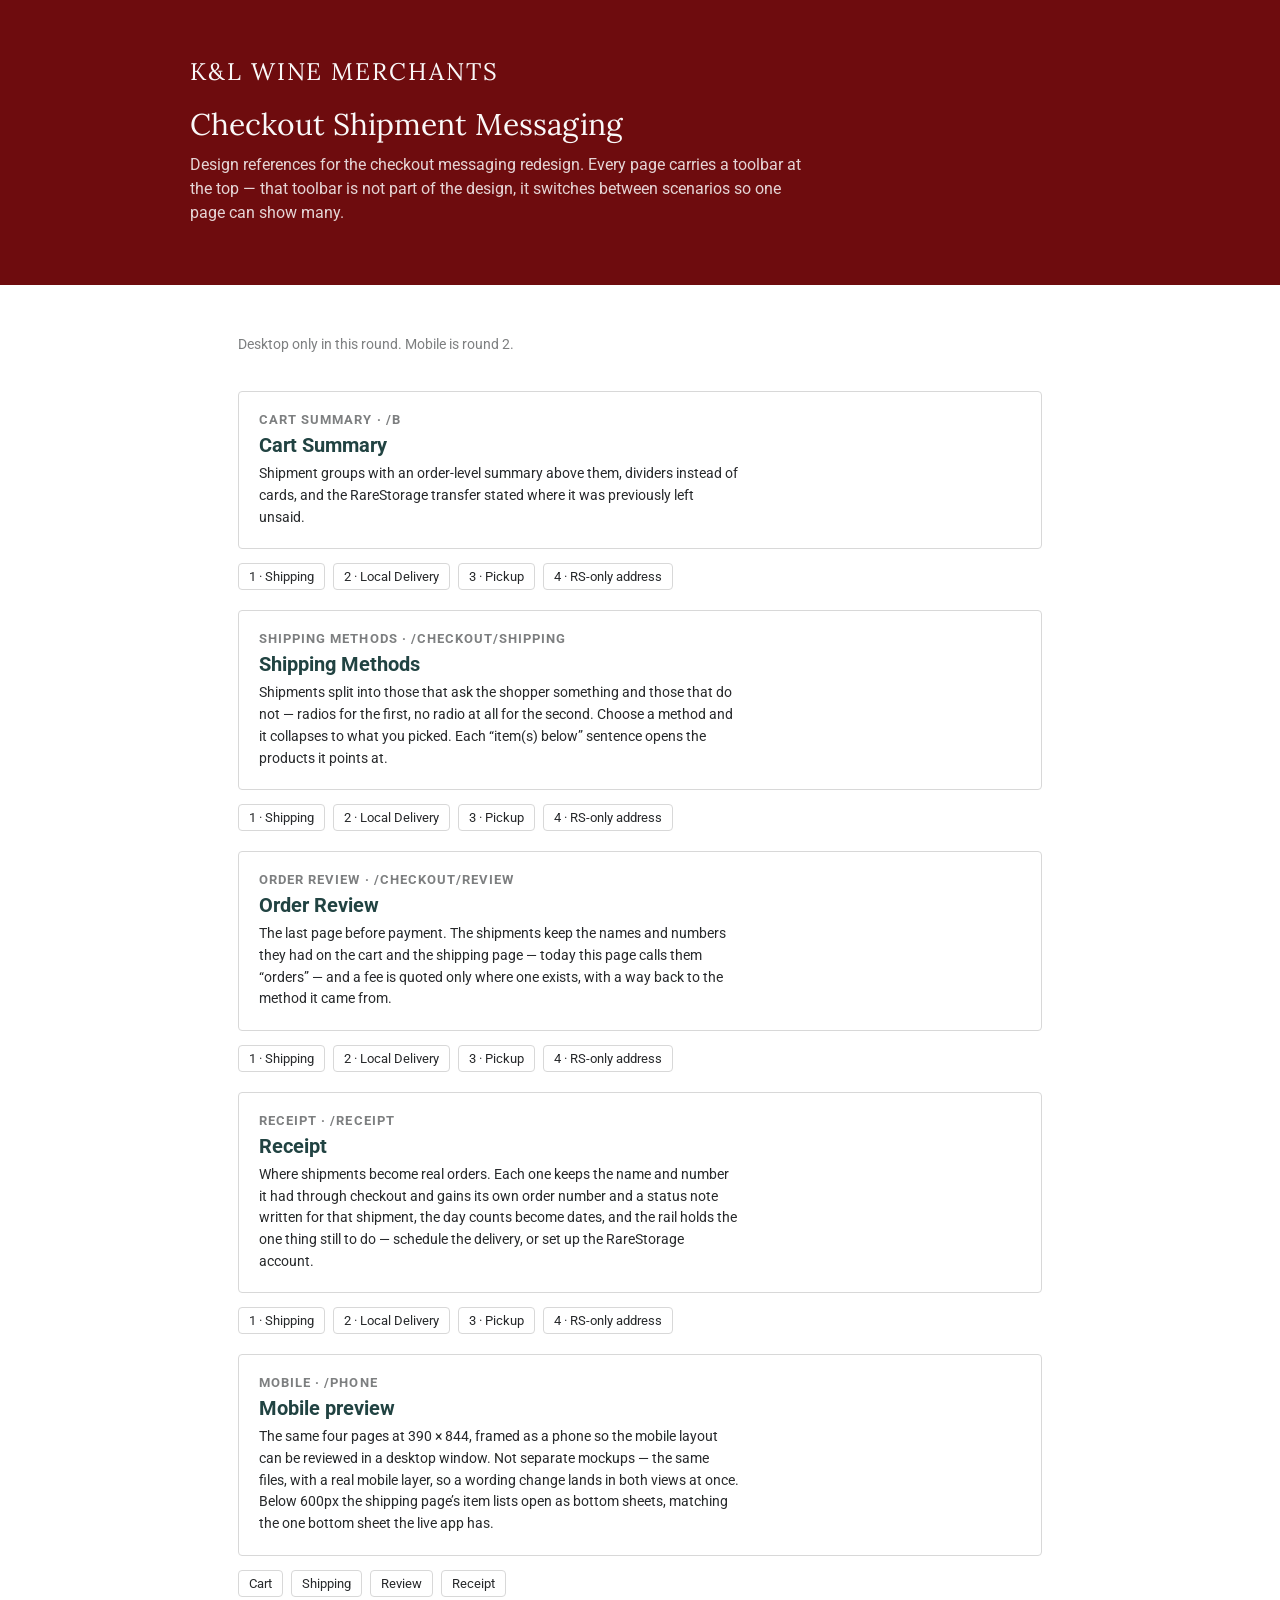
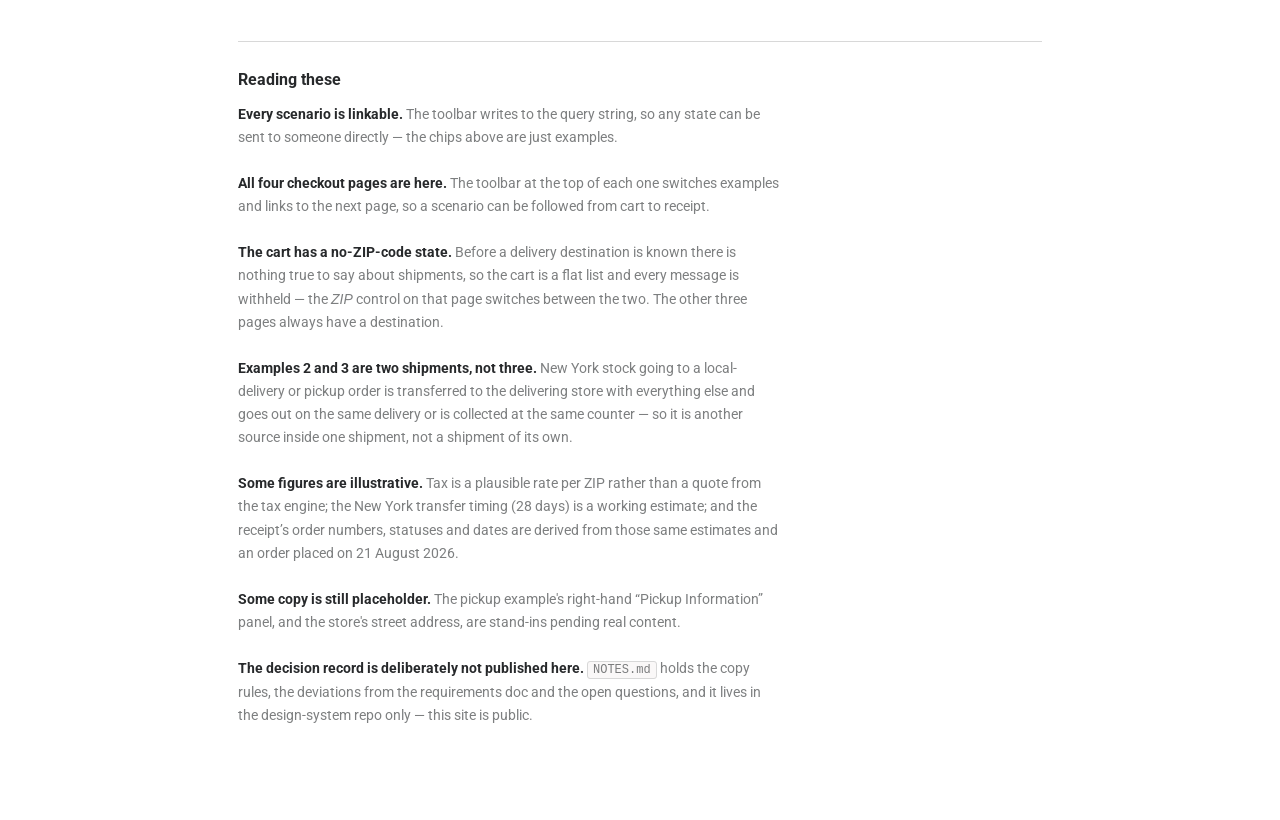
==== commit 509502da: "Mobile: media layer, phone frame, bottom sheet" ====
--- a/index.html
+++ b/index.html
@@ -175,6 +175,26 @@
       </div>
     </li>
 
+    <li>
+      <a class="card" href="Mockups/CheckoutMessage/phone.html">
+        <span class="card__eyebrow">Mobile &middot; /phone</span>
+        <h3 class="card__title">Mobile preview</h3>
+        <p class="card__desc">
+          The same four pages at 390 &times; 844, framed as a phone so the mobile layout can be
+          reviewed in a desktop window. Not separate mockups &mdash; the same files, with a real
+          mobile layer, so a wording change lands in both views at once. Below 600px the
+          shipping page&rsquo;s item lists open as bottom sheets, matching the one bottom sheet
+          the live app has.
+        </p>
+      </a>
+      <div class="examples">
+        <a class="chip" href="Mockups/CheckoutMessage/phone.html?page=cart-summary">Cart</a>
+        <a class="chip" href="Mockups/CheckoutMessage/phone.html?page=shipping-methods">Shipping</a>
+        <a class="chip" href="Mockups/CheckoutMessage/phone.html?page=order-review">Review</a>
+        <a class="chip" href="Mockups/CheckoutMessage/phone.html?page=receipt">Receipt</a>
+      </div>
+    </li>
+
   </ul>
 
   <h2>Reading these</h2>
@@ -186,8 +206,10 @@
     switches examples and links to the next page, so a scenario can be followed from cart to
     receipt.
     <br><br>
-    <strong>The no-ZIP-code state is not in this round.</strong> Every page assumes a ZIP code is
-    known. What the cart shows before one is entered needs more work and comes next.
+    <strong>The cart has a no-ZIP-code state.</strong> Before a delivery destination is known
+    there is nothing true to say about shipments, so the cart is a flat list and every message is
+    withheld &mdash; the <em>ZIP</em> control on that page switches between the two. The other
+    three pages always have a destination.
     <br><br>
     <strong>Examples 2 and 3 are two shipments, not three.</strong> New York stock going to a
     local-delivery or pickup order is transferred to the delivering store with everything else
